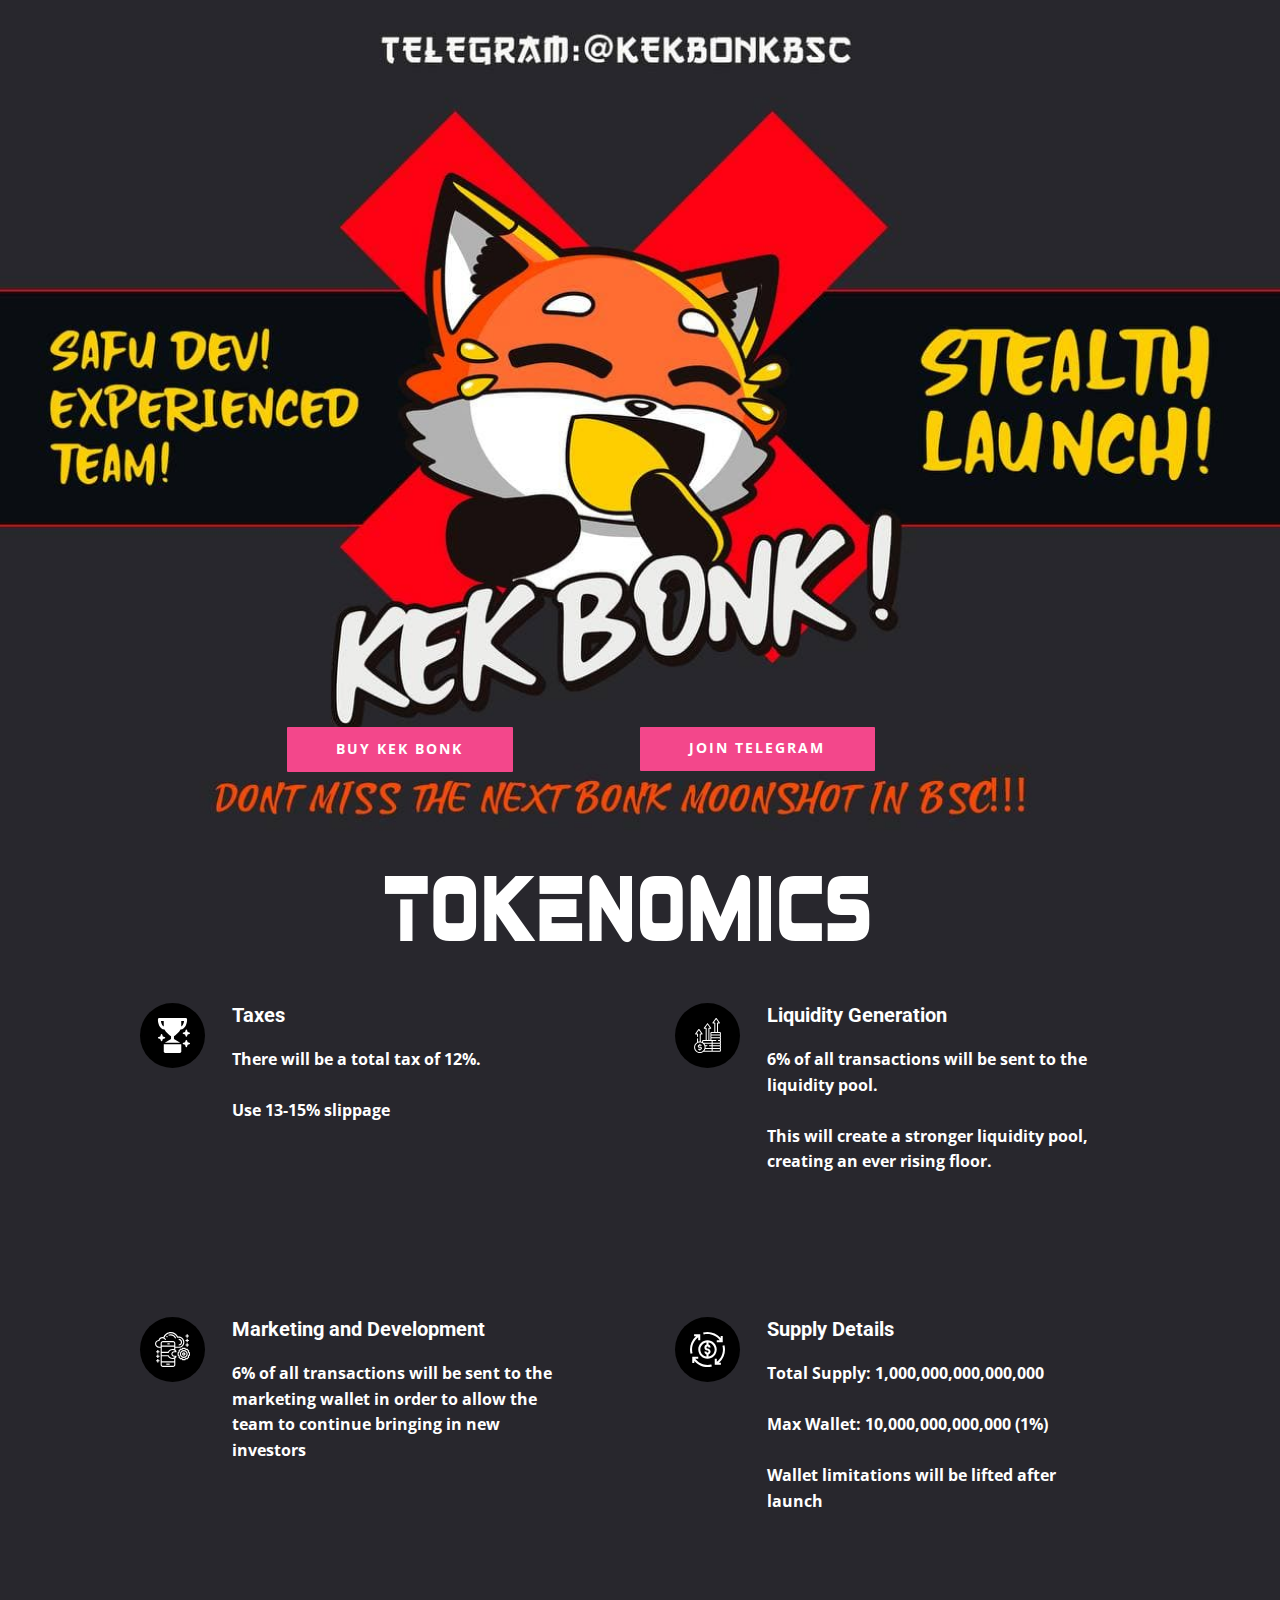
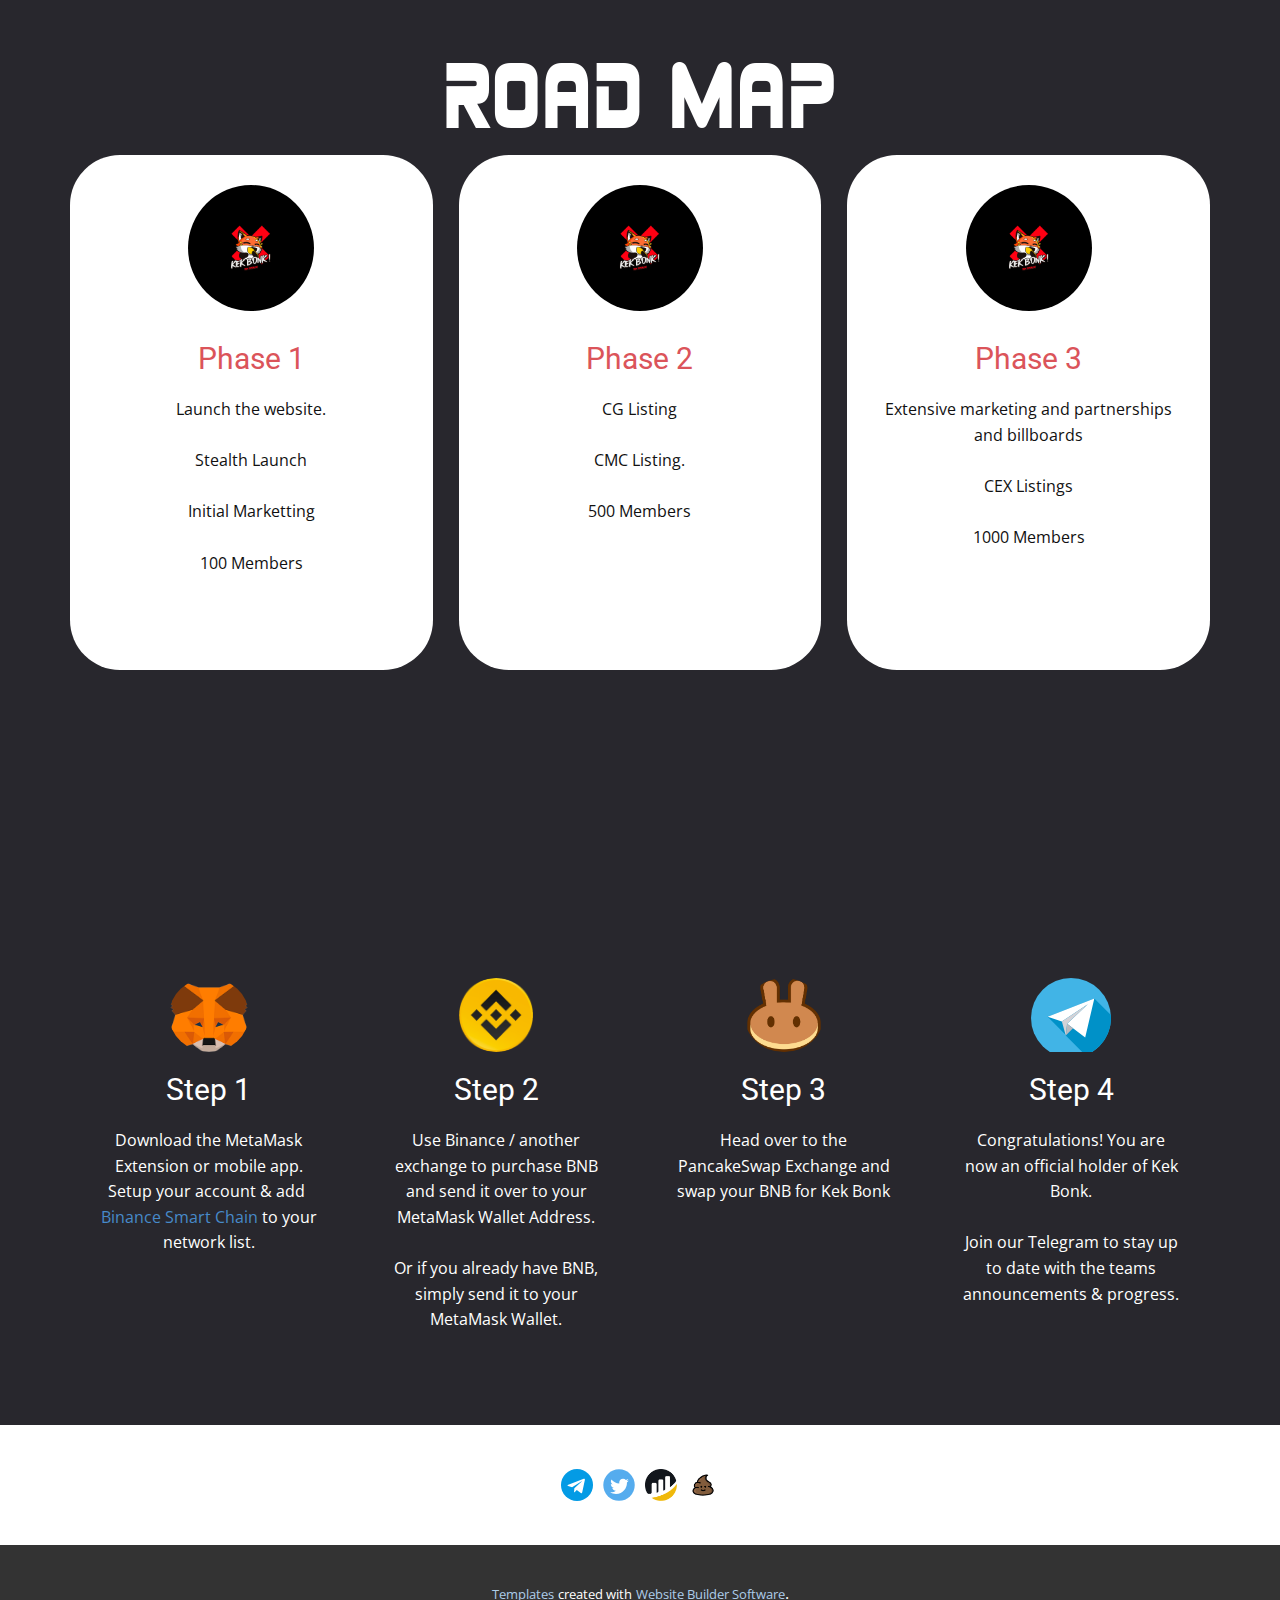
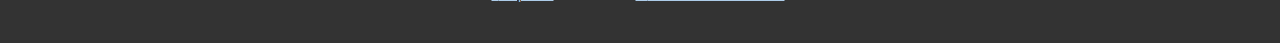
==== index.html @ ea421d82 "1" ====
<!DOCTYPE html>
<html style="font-size: 16px;">
  <head>
    <meta name="viewport" content="width=device-width, initial-scale=1.0">
    <meta charset="utf-8">
    <meta name="keywords" content="">
    <meta name="description" content="">
    <meta name="page_type" content="np-template-header-footer-from-plugin">
    <title>Home</title>
    <link rel="stylesheet" href="nicepage.css" media="screen">
<link rel="stylesheet" href="Home.css" media="screen">
    <script class="u-script" type="text/javascript" src="jquery.js" defer=""></script>
    <script class="u-script" type="text/javascript" src="nicepage.js" defer=""></script>
    <meta name="generator" content="Nicepage 4.0.3, nicepage.com">
    <link id="u-theme-google-font" rel="stylesheet" href="https://fonts.googleapis.com/css?family=Roboto:100,100i,300,300i,400,400i,500,500i,700,700i,900,900i|Open+Sans:300,300i,400,400i,600,600i,700,700i,800,800i">
    
    
    
    
    
    <script type="application/ld+json">{
		"@context": "http://schema.org",
		"@type": "Organization",
		"name": "",
		"sameAs": [
				"https://t.me/kekbonkbsc",
				"https://twitter.com",
				"https://bscscan.com",
				"https://poocoin.app"
		]
}</script>
    <meta name="theme-color" content="#478ac9">
    <meta name="twitter:site" content="@">
    <meta name="twitter:card" content="summary_large_image">
    <meta name="twitter:title" content="Home">
    <meta name="twitter:description" content="">
    <meta property="og:title" content="Home">
    <meta property="og:type" content="website">
  </head>
  <body data-home-page="Home.html" data-home-page-title="Home" class="u-body u-overlap"><header class="u-clearfix u-header u-header" id="sec-b369"><div class="u-clearfix u-sheet u-sheet-1"></div></header>
    <section class="u-clearfix u-image u-section-1" id="sec-c576" data-image-width="1280" data-image-height="828">
      <div class="u-clearfix u-sheet u-sheet-1">
        <a href="https://t.me/kekbonkbsc" class="u-border-none u-btn u-btn-round u-button-style u-custom-color-4 u-hover-custom-color-4 u-radius-1 u-text-body-alt-color u-btn-1" target="_blank">Join Telegram</a>
        <a href="https://pancakeswap.finance" class="u-border-none u-btn u-btn-round u-button-style u-custom-color-4 u-hover-custom-color-4 u-radius-1 u-text-body-alt-color u-btn-2" target="_blank">Buy Kek bonk</a>
      </div>
    </section>
    <section class="u-clearfix u-custom-color-5 u-section-2" id="sec-df22">
      <div class="u-align-left u-clearfix u-sheet u-sheet-1">
        <img class="u-image u-image-default u-image-1" src="images/21eb059eea37d0a924bd3a0679c55e121.png" alt="" data-image-width="486" data-image-height="69">
        <div class="u-expanded-width-lg u-expanded-width-md u-expanded-width-sm u-expanded-width-xs u-list u-list-1">
          <div class="u-repeater u-repeater-1">
            <div class="u-container-style u-list-item u-repeater-item">
              <div class="u-container-layout u-similar-container u-valign-bottom u-container-layout-1"><span class="u-black u-icon u-icon-circle u-spacing-15 u-icon-1"><svg class="u-svg-link" preserveAspectRatio="xMidYMin slice" viewBox="0 0 192 192" style=""><use xmlns:xlink="http://www.w3.org/1999/xlink" xlink:href="#svg-d161"></use></svg><svg class="u-svg-content" viewBox="0 0 192 192" id="svg-d161"><g id="_14-trophy"><g id="glyph"><path d="M51.977,63.768C60.283,80.763,79.42,94.745,88,100.4v15.147L53.914,136h84.432L104,115.392V100.4c8.58-5.657,27.717-19.639,36.023-36.634C168.343,60.788,176,26.518,176,8a8,8,0,0,0-8-8H24a8,8,0,0,0-8,8C16,26.518,23.657,60.788,51.977,63.768ZM144,46.192V16h15.382C158.169,25.581,154.58,40.969,144,46.192ZM48,16V46.192C37.419,40.969,33.83,25.577,32.618,16Z"></path><path d="M188,136a12.013,12.013,0,0,1-12-12,4,4,0,0,0-8,0,12.013,12.013,0,0,1-12,12,4,4,0,0,0,0,8,12.013,12.013,0,0,1,12,12,4,4,0,0,0,8,0,12.013,12.013,0,0,1,12-12,4,4,0,0,0,0-8Z"></path><path d="M172,63.087a4,4,0,0,0-4,4,12.013,12.013,0,0,1-12,12,4,4,0,0,0,0,8,12.013,12.013,0,0,1,12,12,4,4,0,0,0,8,0,12.013,12.013,0,0,1,12-12,4,4,0,0,0,0-8,12.013,12.013,0,0,1-12-12A4,4,0,0,0,172,63.087Z"></path><path d="M56,108a4,4,0,0,0-4-4A12.013,12.013,0,0,1,40,92a4,4,0,0,0-8,0,12.013,12.013,0,0,1-12,12,4,4,0,0,0,0,8,12.013,12.013,0,0,1,12,12,4,4,0,0,0,8,0,12.013,12.013,0,0,1,12-12A4,4,0,0,0,56,108Z"></path><path d="M48.13,184a8,8,0,0,0,8,8h80a8,8,0,0,0,8-8V144h-96Z"></path>
</g>
</g></svg>
            
            
          </span>
                <div class="u-container-style u-group u-group-1">
                  <div class="u-container-layout u-valign-top u-container-layout-2">
                    <h5 class="u-text u-text-1">Taxes</h5>
                    <p class="u-text u-text-2">There will be a total tax of 12%.<br>
                      <br>Use 13-15% slippage
                    </p>
                  </div>
                </div>
              </div>
            </div>
            <div class="u-container-style u-list-item u-repeater-item">
              <div class="u-container-layout u-similar-container u-valign-bottom u-container-layout-3"><span class="u-black u-icon u-icon-circle u-spacing-15 u-icon-2"><svg class="u-svg-link" preserveAspectRatio="xMidYMin slice" viewBox="0 0 512 512" style=""><use xmlns:xlink="http://www.w3.org/1999/xlink" xlink:href="#svg-6cd1"></use></svg><svg class="u-svg-content" viewBox="0 0 512 512" id="svg-6cd1"><g><g><path d="m452.369 221.649c0-10.233-8.325-18.559-18.559-18.559h-23.773v-122.5h16.459c3.794 0 7.224-2.099 8.95-5.478s1.417-7.388-.807-10.462l-43.744-60.492c-1.876-2.592-4.905-4.146-8.104-4.158-3.159.007-6.239 1.52-8.134 4.095l-44.503 60.488c-2.26 3.07-2.595 7.091-.875 10.492 1.72 3.402 5.156 5.516 8.969 5.516h17.257v122.5h-38.914c-10.233 0-18.559 8.325-18.559 18.559v17.22c0 4.146 1.383 7.966 3.69 11.059-2.306 3.093-3.69 6.913-3.69 11.059v17.219c0 4.146 1.383 7.966 3.69 11.059-2.306 3.093-3.69 6.913-3.69 11.059v17.22c0 1.219.133 2.406.361 3.559h-14.73v-162.117h16.459c3.794 0 7.224-2.099 8.95-5.478s1.417-7.388-.807-10.462l-43.742-60.49c-1.874-2.593-4.903-4.148-8.103-4.161-.014 0-.027 0-.041 0-3.184 0-6.208 1.528-8.096 4.095l-44.503 60.488c-2.26 3.07-2.595 7.091-.875 10.492 1.72 3.402 5.157 5.516 8.969 5.516h17.256v162.113h-33.455c-10.233 0-18.559 8.325-18.559 18.558v10.124c-6.263-2.669-12.903-4.622-19.829-5.711v-101.284h16.459c3.794 0 7.223-2.099 8.949-5.477 1.727-3.379 1.418-7.388-.805-10.463l-43.741-60.487c-1.874-2.593-4.902-4.149-8.101-4.163-3.205-.015-6.242 1.516-8.14 4.094l-44.504 60.49c-2.259 3.07-2.593 7.091-.873 10.492 1.721 3.4 5.157 5.514 8.969 5.514h17.256v26.213c0 4.143 3.358 7.5 7.5 7.5s7.5-3.357 7.5-7.5v-31.162c0-5.542-4.509-10.051-10.05-10.051h-12.415l34.683-47.141 34.09 47.141h-11.722c-5.542 0-10.05 4.509-10.05 10.051v105.245c-8.547.182-16.783 1.634-24.531 4.185v-43.268c0-4.143-3.358-7.5-7.5-7.5s-7.5 3.357-7.5 7.5v49.891c-25.715 14.5-43.129 42.061-43.129 73.627 0 46.583 37.898 84.481 84.481 84.481 19.939 0 38.273-6.959 52.739-18.555h236.958c10.233 0 18.559-8.325 18.559-18.559v-17.22c0-4.146-1.383-7.965-3.69-11.058 2.306-3.093 3.69-6.912 3.69-11.058v-17.22c0-4.146-1.383-7.966-3.69-11.059 2.306-3.093 3.69-6.913 3.69-11.059v-17.219c0-4.146-1.383-7.966-3.69-11.059 2.306-3.093 3.69-6.913 3.69-11.059v-17.22c0-4.146-1.383-7.965-3.689-11.058 2.306-3.093 3.689-6.912 3.689-11.058v-17.22c0-4.146-1.383-7.966-3.69-11.059 2.306-3.093 3.69-6.913 3.69-11.059v-17.219c0-4.146-1.383-7.966-3.69-11.059 2.306-3.093 3.69-6.913 3.69-11.059zm-104.333-156.058 34.683-47.142 34.09 47.142h-11.722c-5.541 0-10.05 4.509-10.05 10.05v127.45h-24.531v-127.45c0-5.541-4.509-10.05-10.051-10.05zm-126.373 78.396 34.683-47.142 34.089 47.142h-11.721c-5.542 0-10.051 4.509-10.051 10.05v167.063h-24.531v-167.063c0-5.541-4.509-10.05-10.05-10.05zm-77.55 353.013c-38.312 0-69.481-31.169-69.481-69.481s31.169-69.481 69.481-69.481 69.481 31.169 69.481 69.481-31.169 69.481-69.481 69.481zm172.343-22.113c0 1.962-1.597 3.559-3.559 3.559h-101.433c5.521-7.283 9.875-15.489 12.818-24.336h88.615c1.962 0 3.559 1.596 3.559 3.558zm0-78.673c0 1.962-1.597 3.559-3.559 3.559h-28.897c-4.143 0-7.5 3.357-7.5 7.5s3.357 7.5 7.5 7.5h28.897c1.962 0 3.559 1.597 3.559 3.559v17.22c0 1.962-1.597 3.559-3.559 3.559h-85.118c.523-3.792.815-7.657.815-11.591 0-4.334-.345-8.586-.978-12.746h21.384c4.142 0 7.5-3.357 7.5-7.5s-3.358-7.5-7.5-7.5h-25.107c-3.096-8.874-7.62-17.083-13.317-24.336h102.321c1.962 0 3.559 1.597 3.559 3.559zm0-39.336c0 1.962-1.597 3.559-3.559 3.559h-117.219c-.118 0-.229-.024-.344-.035-.963-.737-1.942-1.452-2.937-2.148-.178-.424-.278-.888-.278-1.376v-17.22c0-1.962 1.596-3.558 3.559-3.558h117.219c1.962 0 3.559 1.596 3.559 3.558zm120.913 118.009c0 1.962-1.597 3.559-3.559 3.559h-102.705c.225-1.153.351-2.341.351-3.559v-17.22c0-1.219-.133-2.405-.36-3.558h102.714c1.962 0 3.559 1.596 3.559 3.558zm0-39.336c0 1.962-1.597 3.559-3.559 3.559h-102.715c.228-1.153.361-2.339.361-3.559v-17.22c0-1.219-.133-2.406-.361-3.559h102.715c1.962 0 3.559 1.597 3.559 3.559zm0-39.337c0 1.962-1.597 3.559-3.559 3.559h-102.715c.228-1.153.361-2.339.361-3.559v-17.219c0-1.219-.133-2.406-.361-3.559h102.715c1.962 0 3.559 1.597 3.559 3.559zm0-78.672c0 1.96-1.593 3.554-3.552 3.558-.002 0-.004 0-.006 0h-18.811c-4.143 0-7.5 3.357-7.5 7.5s3.357 7.5 7.5 7.5h18.791c.006 0 .013.001.019.001h.006c1.959.004 3.552 1.598 3.552 3.558v17.22c0 1.962-1.597 3.559-3.559 3.559h-102.714c.228-1.153.361-2.339.361-3.559v-17.22c0-1.218-.126-2.406-.351-3.559h48.895c4.143 0 7.5-3.357 7.5-7.5s-3.357-7.5-7.5-7.5h-63.408c-.002 0-.004 0-.006 0-1.959-.004-3.552-1.598-3.552-3.558v-17.22c0-1.962 1.597-3.559 3.559-3.559h117.217c1.962 0 3.559 1.597 3.559 3.559zm0-39.337c0 1.962-1.597 3.559-3.559 3.559h-117.218c-1.962 0-3.559-1.597-3.559-3.559v-17.219c0-1.962 1.597-3.559 3.559-3.559h117.218c1.962 0 3.559 1.597 3.559 3.559zm0-39.336c0 1.962-1.597 3.559-3.559 3.559h-117.218c-1.962 0-3.559-1.597-3.559-3.559v-17.22c0-1.962 1.597-3.559 3.559-3.559h117.218c1.962 0 3.559 1.597 3.559 3.559z"></path><path d="m152.355 420.019h-16.485c-4.088 0-7.415-3.326-7.415-7.415 0-4.088 3.326-7.414 7.415-7.414h29.044c4.142 0 7.5-3.357 7.5-7.5s-3.358-7.5-7.5-7.5h-13.302v-7.807c0-4.143-3.358-7.5-7.5-7.5s-7.5 3.357-7.5 7.5v7.807h-.742c-12.359 0-22.415 10.055-22.415 22.414s10.055 22.415 22.415 22.415h16.484c4.088 0 7.415 3.326 7.415 7.414 0 4.089-3.326 7.415-7.415 7.415h-29.043c-4.142 0-7.5 3.357-7.5 7.5s3.358 7.5 7.5 7.5h13.301v7.807c0 4.143 3.358 7.5 7.5 7.5s7.5-3.357 7.5-7.5v-7.807h.742c12.359 0 22.415-10.056 22.415-22.415s-10.055-22.414-22.414-22.414z"></path>
</g>
</g></svg>
            
            
          </span>
                <div class="u-container-style u-group u-video-cover u-group-2">
                  <div class="u-container-layout u-valign-top u-container-layout-4">
                    <h5 class="u-text u-text-default u-text-3">Liquidity Generation</h5>
                    <p class="u-text u-text-default u-text-4"> 6% of all transactions will be sent to the liquidity pool.&nbsp;<br>
                      <br>This will create a stronger liquidity pool, creating an ever rising floor.
                    </p>
                  </div>
                </div>
              </div>
            </div>
            <div class="u-container-style u-list-item u-repeater-item">
              <div class="u-container-layout u-similar-container u-valign-bottom u-container-layout-5"><span class="u-black u-icon u-icon-circle u-spacing-15 u-icon-3"><svg class="u-svg-link" preserveAspectRatio="xMidYMin slice" viewBox="0 0 62 62" style=""><use xmlns:xlink="http://www.w3.org/1999/xlink" xlink:href="#svg-d40c"></use></svg><svg class="u-svg-content" viewBox="0 0 62 62" id="svg-d40c"><g><path d="m22 20h4v2h-4z"></path><path d="m20 56h6v2h-6z"></path><path d="m61.073 35.97c-.376-.125-.681-.412-.844-.809-.154-.372-.141-.789.036-1.142l.438-.874-3.849-3.849-.873.438c-.354.177-.771.189-1.164.026-.375-.153-.661-.458-.787-.834l-.309-.926h-5.441l-.309.927c-.125.376-.412.681-.809.844-.373.153-.789.141-1.142-.036l-.874-.438-3.849 3.849.438.873c.177.354.19.77.026 1.164-.153.375-.458.661-.834.787l-.927.309v5.441l.927.309c.376.125.681.412.844.809.154.372.141.789-.036 1.142l-.438.874 3.849 3.849.873-.438c.354-.178.771-.19 1.164-.026.375.153.661.458.787.834l.309.927h5.441l.309-.927c.125-.376.412-.681.809-.844.371-.155.788-.142 1.142.036l.874.438 3.849-3.849-.438-.873c-.177-.354-.19-.77-.027-1.164.154-.375.458-.662.835-.787l.927-.309v-5.441zm-1.073 4.345c-.723.362-1.299.98-1.619 1.759-.314.759-.342 1.596-.087 2.36l-1.86 1.86c-.764-.253-1.603-.225-2.377.094-.764.313-1.379.888-1.742 1.612h-2.63c-.363-.724-.98-1.299-1.759-1.619-.759-.315-1.598-.342-2.36-.087l-1.86-1.86c.254-.764.226-1.604-.094-2.378-.314-.764-.889-1.379-1.612-1.741v-2.63c.724-.363 1.299-.98 1.619-1.759.314-.759.342-1.596.087-2.36l1.86-1.86c.765.254 1.604.226 2.377-.094.764-.313 1.379-.888 1.742-1.612h2.63c.363.724.98 1.299 1.759 1.619.758.314 1.597.341 2.36.087l1.86 1.86c-.254.764-.226 1.604.094 2.377.313.764.888 1.379 1.612 1.742z"></path><path d="m51 32c-3.86 0-7 3.14-7 7s3.14 7 7 7 7-3.14 7-7-3.14-7-7-7zm0 12c-2.757 0-5-2.243-5-5s2.243-5 5-5 5 2.243 5 5-2.243 5-5 5z"></path><path d="m51 36c-1.654 0-3 1.346-3 3s1.346 3 3 3 3-1.346 3-3-1.346-3-3-3zm0 4c-.551 0-1-.449-1-1s.449-1 1-1 1 .449 1 1-.449 1-1 1z"></path><path d="m34 42c-1.654 0-3-1.346-3-3s1.346-3 3-3h4v-2.659l-.249-.283c-.518-.589-1.112-1.092-1.75-1.521v-3.537h6c5.514 0 10-4.486 10-10s-4.487-10-10.001-10c-.436 0-.876.03-1.317.089-2.295-4.941-7.187-8.089-12.683-8.089-5.922 0-11.194 3.76-13.173 9.261-.588-.16-1.198-.261-1.827-.261-3.157 0-5.865 2.075-6.722 5.037-3.522.362-6.278 3.347-6.278 6.963 0 3.86 3.14 7 7 7h3v30c0 2.206 1.794 4 4 4h18c2.206 0 4-1.794 4-4v-11.537c.639-.429 1.234-.932 1.752-1.522l.25-.284-.003-2.657zm0-8c-2.757 0-5 2.243-5 5s2.243 5 5 5h1.89c-1.303 1.277-3.057 2-4.89 2-2.863 0-5.409-1.717-6.486-4.375l-.253-.625h-12.261v-4h12.261l.253-.625c1.077-2.658 3.623-4.375 6.486-4.375 1.833 0 3.587.723 4.89 2zm0-10h-22v-4c0-1.103.897-2 2-2h18c1.103 0 2 .897 2 2zm-3 6c-3.453 0-6.546 1.941-8.06 5h-10.94v-9h22v4.526c-.955-.34-1.966-.526-3-.526zm-24-4c-2.757 0-5-2.243-5-5s2.243-5 5.065-5l.861.015.143-.85c.405-2.413 2.478-4.165 4.931-4.165 2.116 0 4.011 1.339 4.716 3.333l1.886-.666c-.544-1.539-1.604-2.783-2.933-3.604 1.66-4.782 6.21-8.063 11.331-8.063 4.944 0 9.32 2.975 11.148 7.58l.313.789.83-.181c.571-.125 1.146-.188 1.709-.188 4.411 0 8 3.589 8 8s-3.589 8-8 8h-6v-6c0-2.206-1.794-4-4-4h-18c-2.206 0-4 1.794-4 4v6zm25 34h-18c-1.103 0-2-.897-2-2v-4h22v4c0 1.103-.897 2-2 2zm2-8h-22v-9h10.94c1.514 3.059 4.607 5 8.06 5 1.034 0 2.045-.186 3-.525z"></path><path d="m28 6c3.386 0 6.417 2.143 7.545 5.333l1.886-.666c-1.41-3.988-5.2-6.667-9.431-6.667-1.56 0-3.056.35-4.445 1.04l.89 1.791c1.11-.551 2.306-.831 3.555-.831z"></path><path d="m22.667 8.038-1.333-1.491c-.626.561-1.181 1.199-1.649 1.897l1.662 1.112c.374-.559.818-1.07 1.32-1.518z"></path><path d="m48 18c0-3.309-2.691-6-6-6v2c2.206 0 4 1.794 4 4s-1.794 4-4 4v2c3.309 0 6-2.691 6-6z"></path><path d="m6 32h-2v2h-2v2h2v2h2v-2h2v-2h-2z"></path><path d="m6 40h-2v2h-2v2h2v2h2v-2h2v-2h-2z"></path><path d="m6 48h-2v2h-2v2h2v2h2v-2h2v-2h-2z"></path><path d="m56 10h2v-2h2v-2h-2v-2h-2v2h-2v2h2z"></path><path d="m56 18h2v-2h2v-2h-2v-2h-2v2h-2v2h2z"></path><path d="m56 26h2v-2h2v-2h-2v-2h-2v2h-2v2h2z"></path>
</g></svg>
            
            
          </span>
                <div class="u-container-style u-group u-video-cover u-group-3">
                  <div class="u-container-layout u-valign-top u-container-layout-6">
                    <h5 class="u-text u-text-default u-text-5">Marketing and Development</h5>
                    <p class="u-text u-text-default u-text-6"> 6% of all transactions will be sent to the marketing wallet in order to allow the team to continue bringing in new investors</p>
                  </div>
                </div>
              </div>
            </div>
            <div class="u-container-style u-list-item u-repeater-item">
              <div class="u-container-layout u-similar-container u-valign-bottom u-container-layout-7"><span class="u-black u-icon u-icon-circle u-spacing-15 u-icon-4"><svg class="u-svg-link" preserveAspectRatio="xMidYMin slice" viewBox="0 0 512 512" style=""><use xmlns:xlink="http://www.w3.org/1999/xlink" xlink:href="#svg-6df5"></use></svg><svg class="u-svg-content" viewBox="0 0 512 512" id="svg-6df5"><g><path d="m256 30c71.02 0 137.796 33.915 179.999 90h-44.411v30h87.271v-90h-30v28.202c-50.151-57.927-120.992-88.202-192.859-88.202-21.581 0-43.025 2.703-63.739 8.035l7.478 29.053c18.272-4.703 37.201-7.088 56.261-7.088z"></path><path d="m256 121c-74.439 0-135 60.561-135 135s60.561 135 135 135 135-60.561 135-135-60.561-135-135-135zm-105 135c0-52.805 39.184-96.623 90-103.924v31.45c-17.542 6.147-30.161 22.86-30.161 42.474 0 24.813 20.187 45 45 45 8.271 0 15 6.729 15 15s-6.729 15-15 15-15-6.729-15-15h-30c0 19.614 12.619 36.327 30.161 42.474v31.45c-50.816-7.301-90-51.119-90-103.924zm120 103.924v-31.559c17.375-6.237 29.839-22.87 29.839-42.365 0-24.813-20.187-45-45-45-8.271 0-15-6.729-15-15s6.729-15 15-15 15 6.729 15 15h30c0-19.495-12.464-36.128-29.839-42.365v-31.559c50.816 7.301 90 51.119 90 103.924s-39.184 96.623-90 103.924z"></path><path d="m512 256c0-21.582-2.703-43.027-8.035-63.739l-29.053 7.479c4.703 18.27 7.088 37.199 7.088 56.26 0 71.018-33.915 137.795-90 179.999v-44.528h-30v87.32h90v-30h-28.12c57.418-49.754 88.12-120.362 88.12-192.791z"></path><path d="m256 482c-71.023 0-137.796-33.914-179.999-90h44.47v-30h-87.43v90h30v-28.318c48.478 56.061 118.452 88.318 192.959 88.318 21.581 0 43.025-2.703 63.739-8.034l-7.479-29.053c-18.271 4.702-37.2 7.087-56.26 7.087z"></path><path d="m30 256c0-71.024 33.914-137.796 90-179.999v44.469h30v-87.444h-90v30h28.337c-56.086 48.49-88.337 118.478-88.337 192.974 0 21.581 2.703 43.026 8.035 63.739l29.053-7.478c-4.703-18.272-7.088-37.201-7.088-56.261z"></path>
</g></svg>
            
            
          </span>
                <div class="u-container-style u-group u-video-cover u-group-4">
                  <div class="u-container-layout u-valign-top u-container-layout-8">
                    <h5 class="u-text u-text-default u-text-7">Supply Details</h5>
                    <p class="u-text u-text-default u-text-8"> Total Supply: 1,000,000,000,000,000<br>
                      <br>Max Wallet: 10,000,000,000,000 (1%)<br>
                      <br>Wallet limitations will be lifted after launch
                    </p>
                  </div>
                </div>
              </div>
            </div>
          </div>
        </div>
      </div>
    </section>
    <section class="u-clearfix u-custom-color-5 u-section-3" id="sec-634d">
      <div class="u-align-left u-clearfix u-sheet u-sheet-1">
        <img class="u-image u-image-default u-image-1" src="images/c6d95a6e1e5172eb436df06c700edce61.png" alt="" data-image-width="388" data-image-height="67">
        <div class="u-expanded-width u-list u-list-1">
          <div class="u-repeater u-repeater-1">
            <div class="u-align-center u-container-style u-list-item u-radius-50 u-repeater-item u-shape-round u-white u-list-item-1">
              <div class="u-container-layout u-similar-container u-valign-top u-container-layout-1"><span class="u-black u-file-icon u-icon u-icon-circle u-spacing-31 u-icon-1"><img src="images/cuphead-inspired-logo-template-for-a-gaming-squad-2957e3.png" alt=""></span>
                <h3 class="u-align-center-lg u-align-center-md u-align-center-sm u-align-center-xl u-text u-text-palette-2-base u-text-1">Phase 1</h3>
                <p class="u-align-center-lg u-align-center-md u-align-center-sm u-align-center-xl u-text u-text-2"> Launch the website.<br>
                  <br>Stealth Launch<br>
                  <br>Initial Marketting<br>
                  <br>100 Members
                </p>
              </div>
            </div>
            <div class="u-align-center-xs u-container-style u-list-item u-radius-50 u-repeater-item u-shape-round u-white u-list-item-2">
              <div class="u-container-layout u-similar-container u-valign-top u-container-layout-2"><span class="u-black u-file-icon u-icon u-icon-circle u-spacing-31 u-icon-2"><img src="images/cuphead-inspired-logo-template-for-a-gaming-squad-2957e3.png" alt=""></span>
                <h3 class="u-align-center-lg u-align-center-md u-align-center-sm u-align-center-xl u-text u-text-palette-2-base u-text-3">Phase 2</h3>
                <p class="u-align-center-lg u-align-center-md u-align-center-sm u-align-center-xl u-text u-text-4">CG Listing<br>
                  <br>CMC Listing.<br>
                  <br>500 Members
                </p>
              </div>
            </div>
            <div class="u-align-center u-container-style u-list-item u-radius-50 u-repeater-item u-shape-round u-white u-list-item-3">
              <div class="u-container-layout u-similar-container u-valign-top u-container-layout-3"><span class="u-black u-file-icon u-icon u-icon-circle u-spacing-31 u-icon-3"><img src="images/cuphead-inspired-logo-template-for-a-gaming-squad-2957e3.png" alt=""></span>
                <h3 class="u-align-center-lg u-align-center-md u-align-center-sm u-align-center-xl u-text u-text-palette-2-base u-text-5">Phase 3<br>
                </h3>
                <p class="u-align-center-lg u-align-center-md u-align-center-sm u-align-center-xl u-text u-text-6"> Extensive marketing and partnerships and billboards<br>
                  <br>CEX Listings<br>
                  <br>1000 Members
                </p>
              </div>
            </div>
          </div>
        </div>
      </div>
    </section>
    <section class="u-align-center u-clearfix u-custom-color-5 u-section-4" id="sec-9af2">
      <div class="u-align-left u-clearfix u-sheet u-sheet-1">
        <div class="u-expanded-width u-list u-list-1">
          <div class="u-repeater u-repeater-1">
            <div class="u-container-style u-list-item u-repeater-item">
              <div class="u-container-layout u-similar-container u-container-layout-1"><span class="u-file-icon u-icon u-icon-circle u-text-palette-2-base u-icon-1"><img src="images/metamask.png" alt=""></span>
                <h3 class="u-align-center u-text u-text-default u-text-1">Step 1</h3>
                <p class="u-align-center u-text u-text-2"> Download the MetaMask Extension or mobile app.<br>Setup your account &amp; add&nbsp;<a href="https://academy.binance.com/en/articles/connecting-metamask-to-binance-smart-chain" target="_blank" class="u-active-none u-border-none u-btn u-button-style u-hover-none u-none u-text-palette-1-base u-btn-1">Binance Smart Chain</a>&nbsp;to&nbsp;your network list.
                </p>
              </div>
            </div>
            <div class="u-align-center u-container-style u-list-item u-repeater-item">
              <div class="u-container-layout u-similar-container u-container-layout-2"><span class="u-file-icon u-icon u-icon-circle u-icon-2"><img src="images/bsc.png" alt=""></span>
                <h3 class="u-align-center u-text u-text-default u-text-3">Step 2</h3>
                <p class="u-align-center u-text u-text-4"> Use Binance / another exchange to purchase BNB and send it over to your MetaMask Wallet Address.<br>
                  <br>Or if you already have BNB, simply send it to your MetaMask Wallet.
                </p>
              </div>
            </div>
            <div class="u-container-style u-list-item u-repeater-item">
              <div class="u-container-layout u-similar-container u-container-layout-3"><span class="u-file-icon u-icon u-icon-circle u-icon-3"><img src="images/pancakeswap-cake-logo.png" alt=""></span>
                <h3 class="u-align-center u-text u-text-default u-text-5">Step 3</h3>
                <p class="u-align-center u-text u-text-6">Head over to the PancakeSwap Exchange and swap your BNB for Kek Bonk</p>
              </div>
            </div>
            <div class="u-container-style u-list-item u-repeater-item">
              <div class="u-container-layout u-similar-container u-container-layout-4"><span class="u-icon u-icon-circle u-icon-4"><svg class="u-svg-link" preserveAspectRatio="xMidYMin slice" viewBox="0 0 512 512" style=""><use xmlns:xlink="http://www.w3.org/1999/xlink" xlink:href="#svg-d5c6"></use></svg><svg class="u-svg-content" viewBox="0 0 512 512" x="0px" y="0px" id="svg-d5c6" style="enable-background:new 0 0 512 512;"><circle style="fill:#41B4E6;" cx="255.997" cy="256" r="255.997"></circle><path style="fill:#0091C8;" d="M512,256.003c0-6.238-0.235-12.419-0.673-18.546L405.228,131.36L106.772,248.759l114.191,114.192  l1.498,5.392l1.939-1.955l0.008,0.008l-1.947,1.947L348.778,494.66C444.298,457.5,512,364.663,512,256.003z"></path><polygon style="fill:#FFFFFF;" points="231.138,293.3 346.829,380.647 405.228,131.36 106.771,248.759 197.588,278.84   363.331,167.664 "></polygon><polygon style="fill:#D2D2D7;" points="197.588,278.84 222.461,368.344 231.138,293.3 363.331,167.664 "></polygon><polygon style="fill:#B9B9BE;" points="268.738,321.688 222.461,368.344 231.138,293.3 "></polygon></svg>
            
            
          </span>
                <h3 class="u-align-center u-text u-text-default u-text-7">Step 4</h3>
                <p class="u-align-center u-text u-text-8"> Congratulations! You are now an official holder of Kek Bonk.<br>
                  <br>Join our Telegram to stay up to date with the teams announcements &amp; progress.
                </p>
              </div>
            </div>
          </div>
        </div>
      </div>
    </section>
    <style class="u-overlap-style">.u-overlap:not(.u-sticky-scroll) .u-header {
background-color: custom-color-3 !important
}</style>
    
    
    <footer class="u-clearfix u-footer u-white" id="sec-4179"><div class="u-clearfix u-sheet u-valign-middle u-sheet-1">
        <div class="u-align-left u-social-icons u-spacing-10 u-social-icons-1">
          <a class="u-social-url" title="Telegram" target="_blank" href="https://t.me/kekbonkbsc"><span class="u-icon u-social-facebook u-social-icon u-icon-1"><svg class="u-svg-link" preserveAspectRatio="xMidYMin slice" viewBox="0 0 24 24" style=""><use xmlns:xlink="http://www.w3.org/1999/xlink" xlink:href="#svg-7443"></use></svg><svg class="u-svg-content" viewBox="0 0 24 24" id="svg-7443"><circle cx="12" cy="12" fill="currentColor" r="12"></circle><path d="m5.491 11.74 11.57-4.461c.537-.194 1.006.131.832.943l.001-.001-1.97 9.281c-.146.658-.537.818-1.084.508l-3-2.211-1.447 1.394c-.16.16-.295.295-.605.295l.213-3.053 5.56-5.023c.242-.213-.054-.333-.373-.121l-6.871 4.326-2.962-.924c-.643-.204-.657-.643.136-.953z" fill="#fff"></path></svg></span>
          </a>
          <a class="u-social-url" title="twitter" target="_blank" href="https://twitter.com"><span class="u-icon u-social-icon u-social-twitter u-icon-2"><svg class="u-svg-link" preserveAspectRatio="xMidYMin slice" viewBox="0 0 112 112" style=""><use xmlns:xlink="http://www.w3.org/1999/xlink" xlink:href="#svg-03cf"></use></svg><svg class="u-svg-content" viewBox="0 0 112 112" x="0" y="0" id="svg-03cf"><circle fill="currentColor" class="st0" cx="56.1" cy="56.1" r="55"></circle><path fill="#FFFFFF" d="M83.8,47.3c0,0.6,0,1.2,0,1.7c0,17.7-13.5,38.2-38.2,38.2C38,87.2,31,85,25,81.2c1,0.1,2.1,0.2,3.2,0.2
            c6.3,0,12.1-2.1,16.7-5.7c-5.9-0.1-10.8-4-12.5-9.3c0.8,0.2,1.7,0.2,2.5,0.2c1.2,0,2.4-0.2,3.5-0.5c-6.1-1.2-10.8-6.7-10.8-13.1
            c0-0.1,0-0.1,0-0.2c1.8,1,3.9,1.6,6.1,1.7c-3.6-2.4-6-6.5-6-11.2c0-2.5,0.7-4.8,1.8-6.7c6.6,8.1,16.5,13.5,27.6,14
            c-0.2-1-0.3-2-0.3-3.1c0-7.4,6-13.4,13.4-13.4c3.9,0,7.3,1.6,9.8,4.2c3.1-0.6,5.9-1.7,8.5-3.3c-1,3.1-3.1,5.8-5.9,7.4
            c2.7-0.3,5.3-1,7.7-2.1C88.7,43,86.4,45.4,83.8,47.3z"></path></svg></span>
          </a>
          <a class="u-social-url" title="BSC Scan" target="_blank" href="https://bscscan.com"><span class="u-file-icon u-icon u-social-icon u-social-instagram u-icon-3"><img src="images/BscScan-logo-circle.png" alt=""></span>
          </a>
          <a class="u-social-url" title="Poocoin" target="_blank" href="https://poocoin.app"><span class="u-file-icon u-icon u-social-icon u-social-linkedin u-icon-4"><img src="images/1_3Qq-9DSAI1XT9udZwLH8zQ.png" alt=""></span>
          </a>
        </div>
      </div></footer>
    <section class="u-backlink u-clearfix u-grey-80">
      <a class="u-link" href="templates" target="_blank">
        <span>Templates</span>
      </a>
      <p class="u-text">
        <span>created with</span>
      </p>
      <a class="u-link" href="" target="_blank">
        <span>Website Builder Software</span>
      </a>. 
    </section>
  </body>
</html>
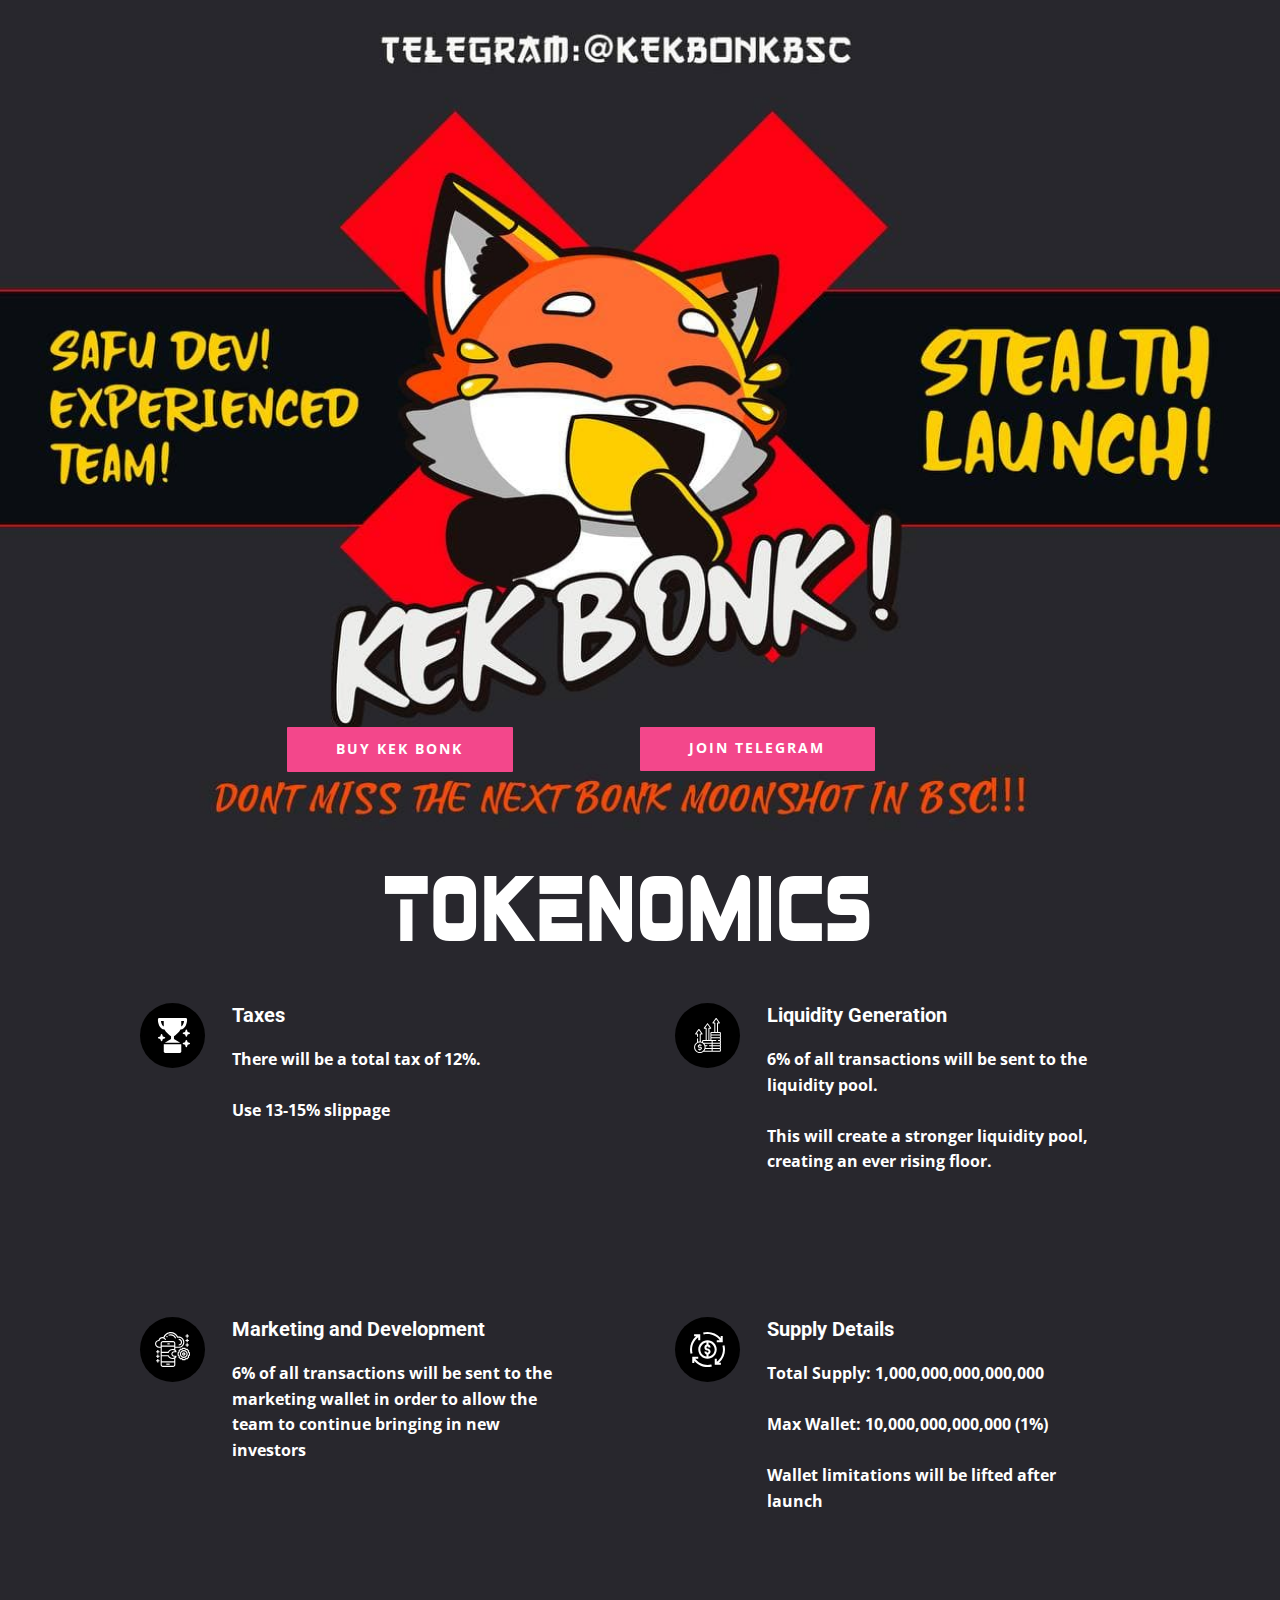
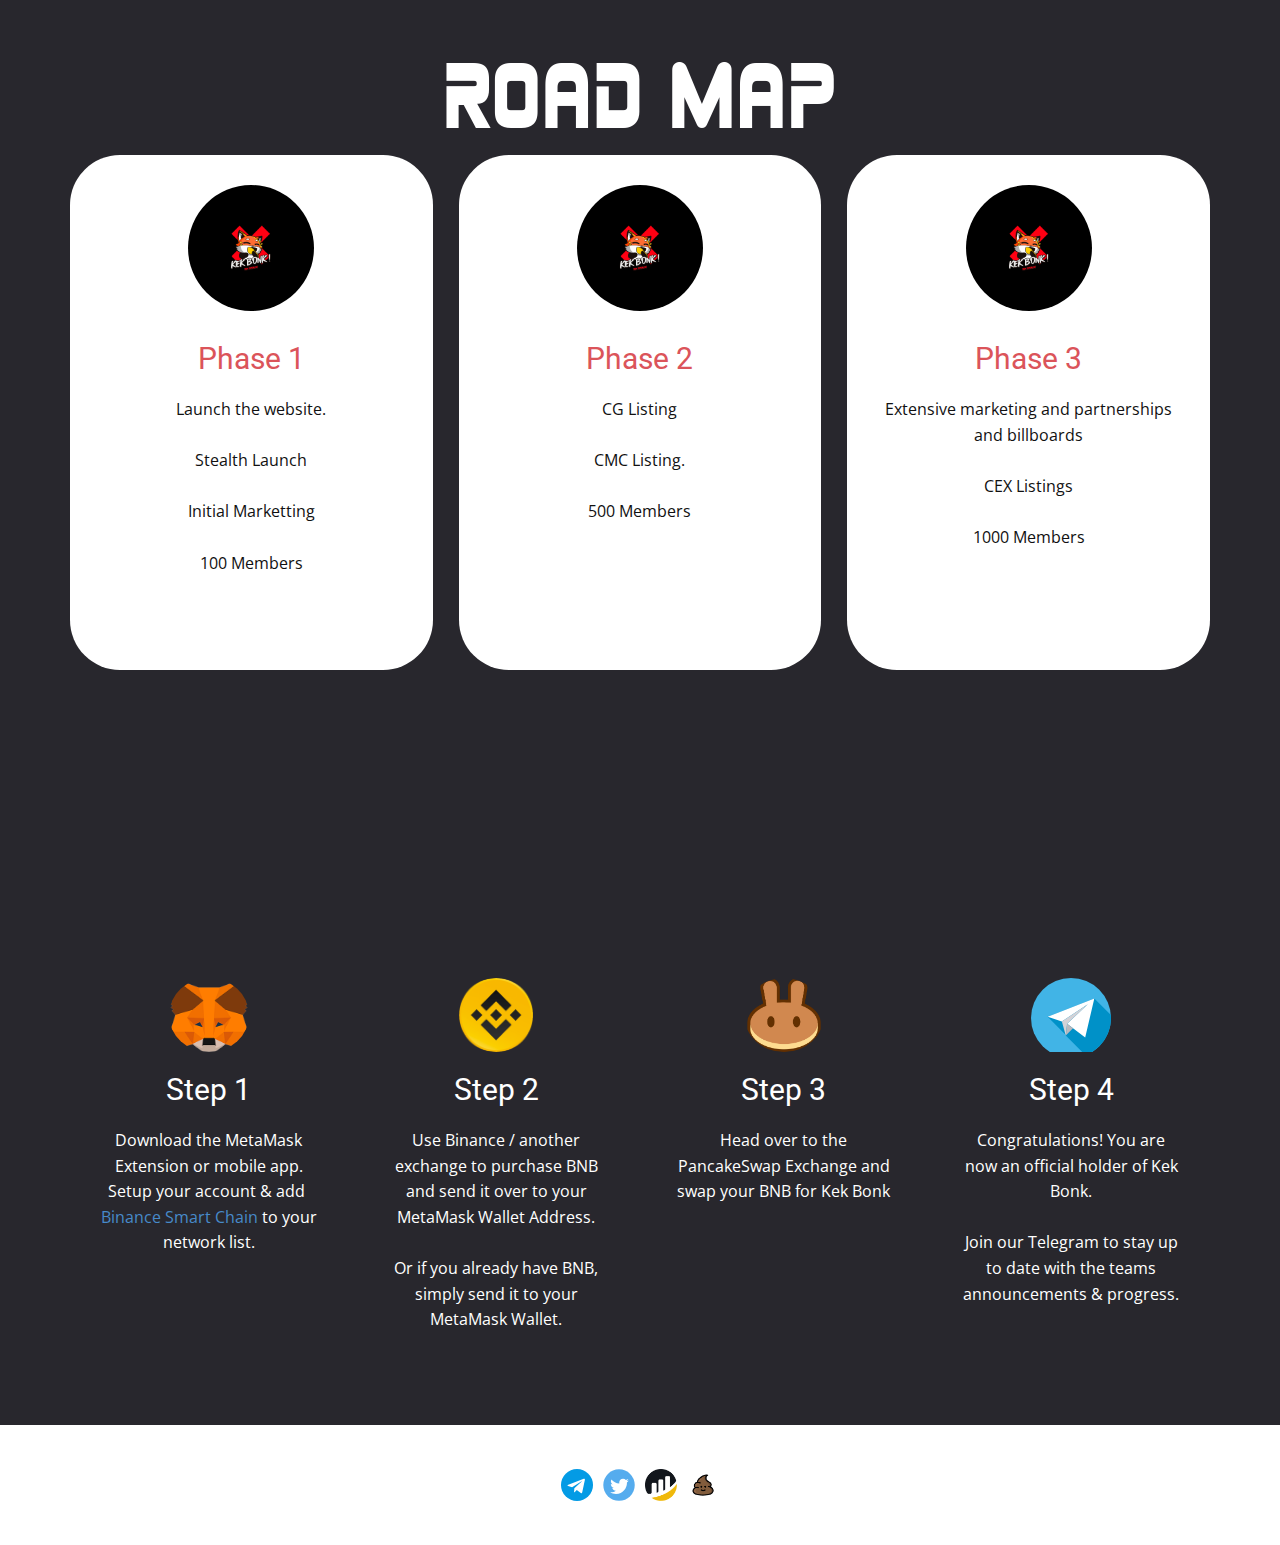
==== commit 7959d991: "Update index.html" ====
--- a/index.html
+++ b/index.html
@@ -215,18 +215,6 @@
           </a>
           <a class="u-social-url" title="Poocoin" target="_blank" href="https://poocoin.app"><span class="u-file-icon u-icon u-social-icon u-social-linkedin u-icon-4"><img src="images/1_3Qq-9DSAI1XT9udZwLH8zQ.png" alt=""></span>
           </a>
-        </div>
-      </div></footer>
-    <section class="u-backlink u-clearfix u-grey-80">
-      <a class="u-link" href="templates" target="_blank">
-        <span>Templates</span>
-      </a>
-      <p class="u-text">
-        <span>created with</span>
-      </p>
-      <a class="u-link" href="" target="_blank">
-        <span>Website Builder Software</span>
-      </a>. 
     </section>
   </body>
 </html>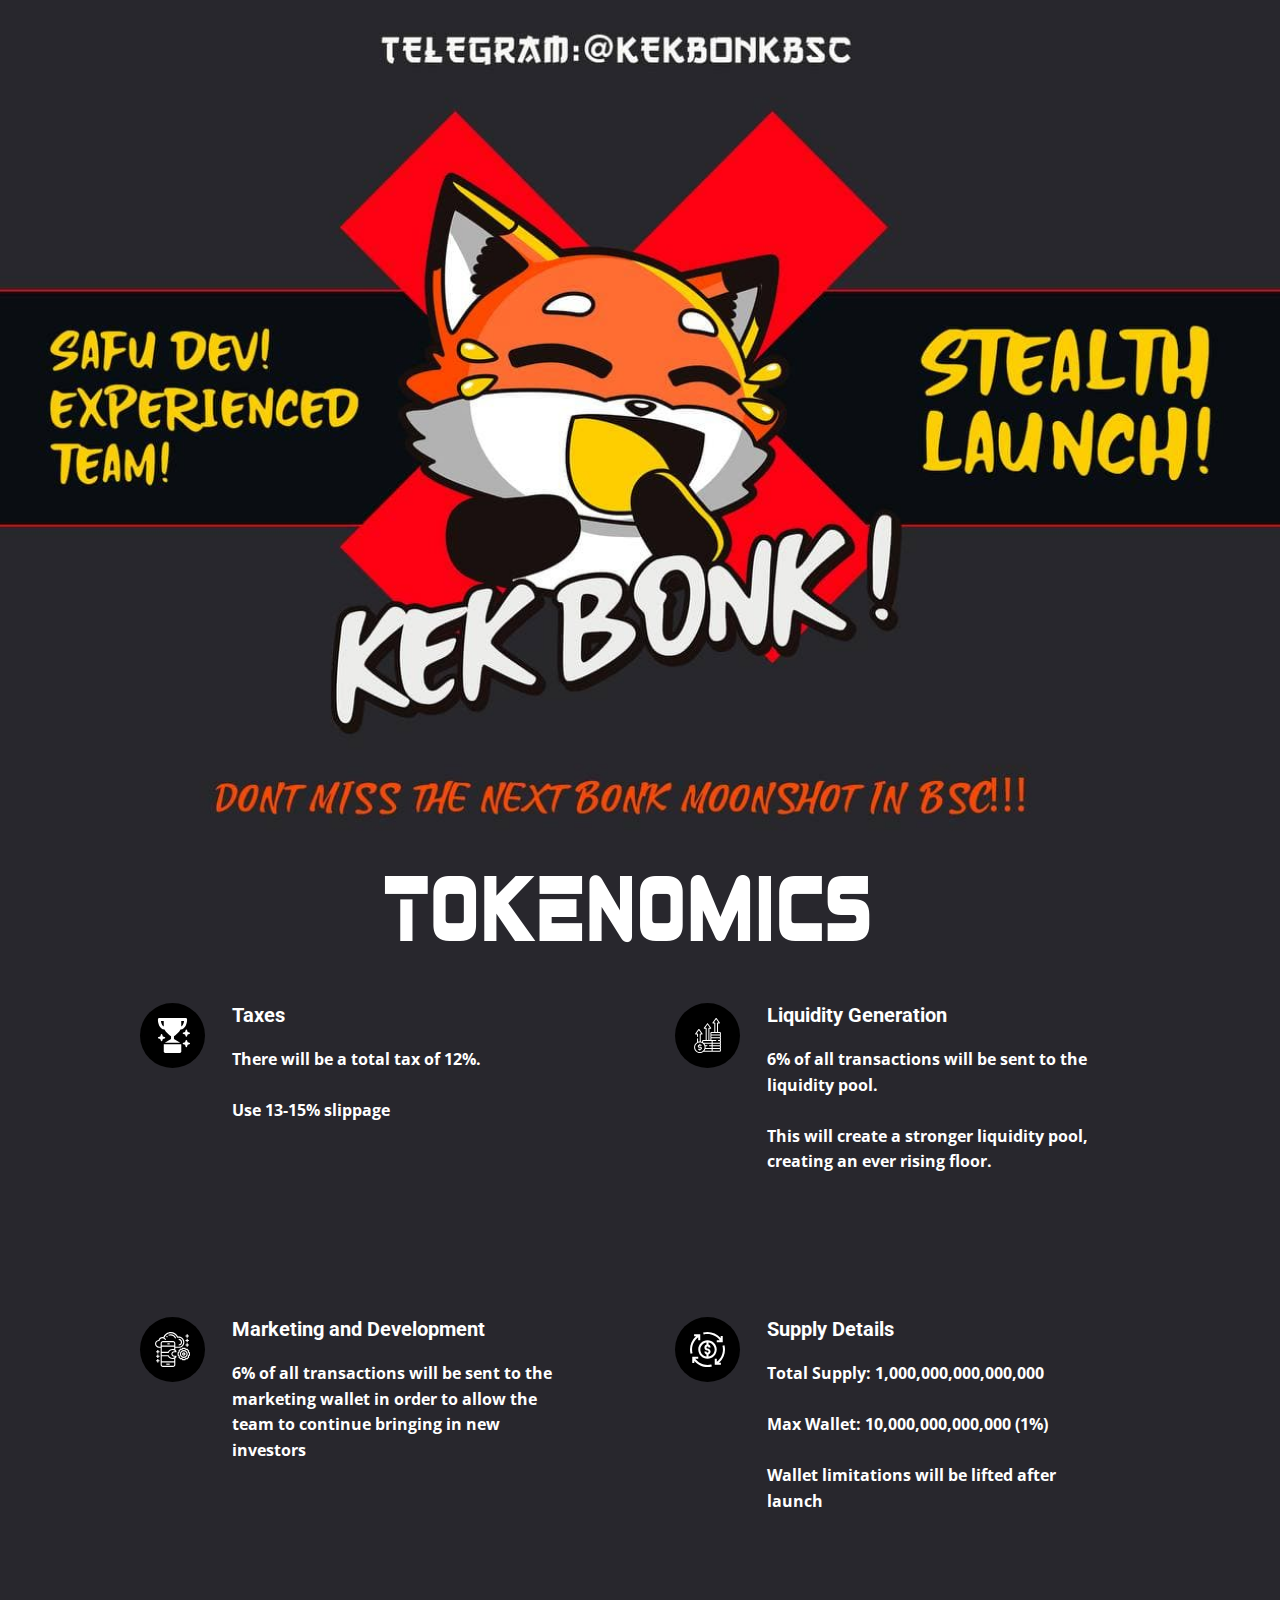
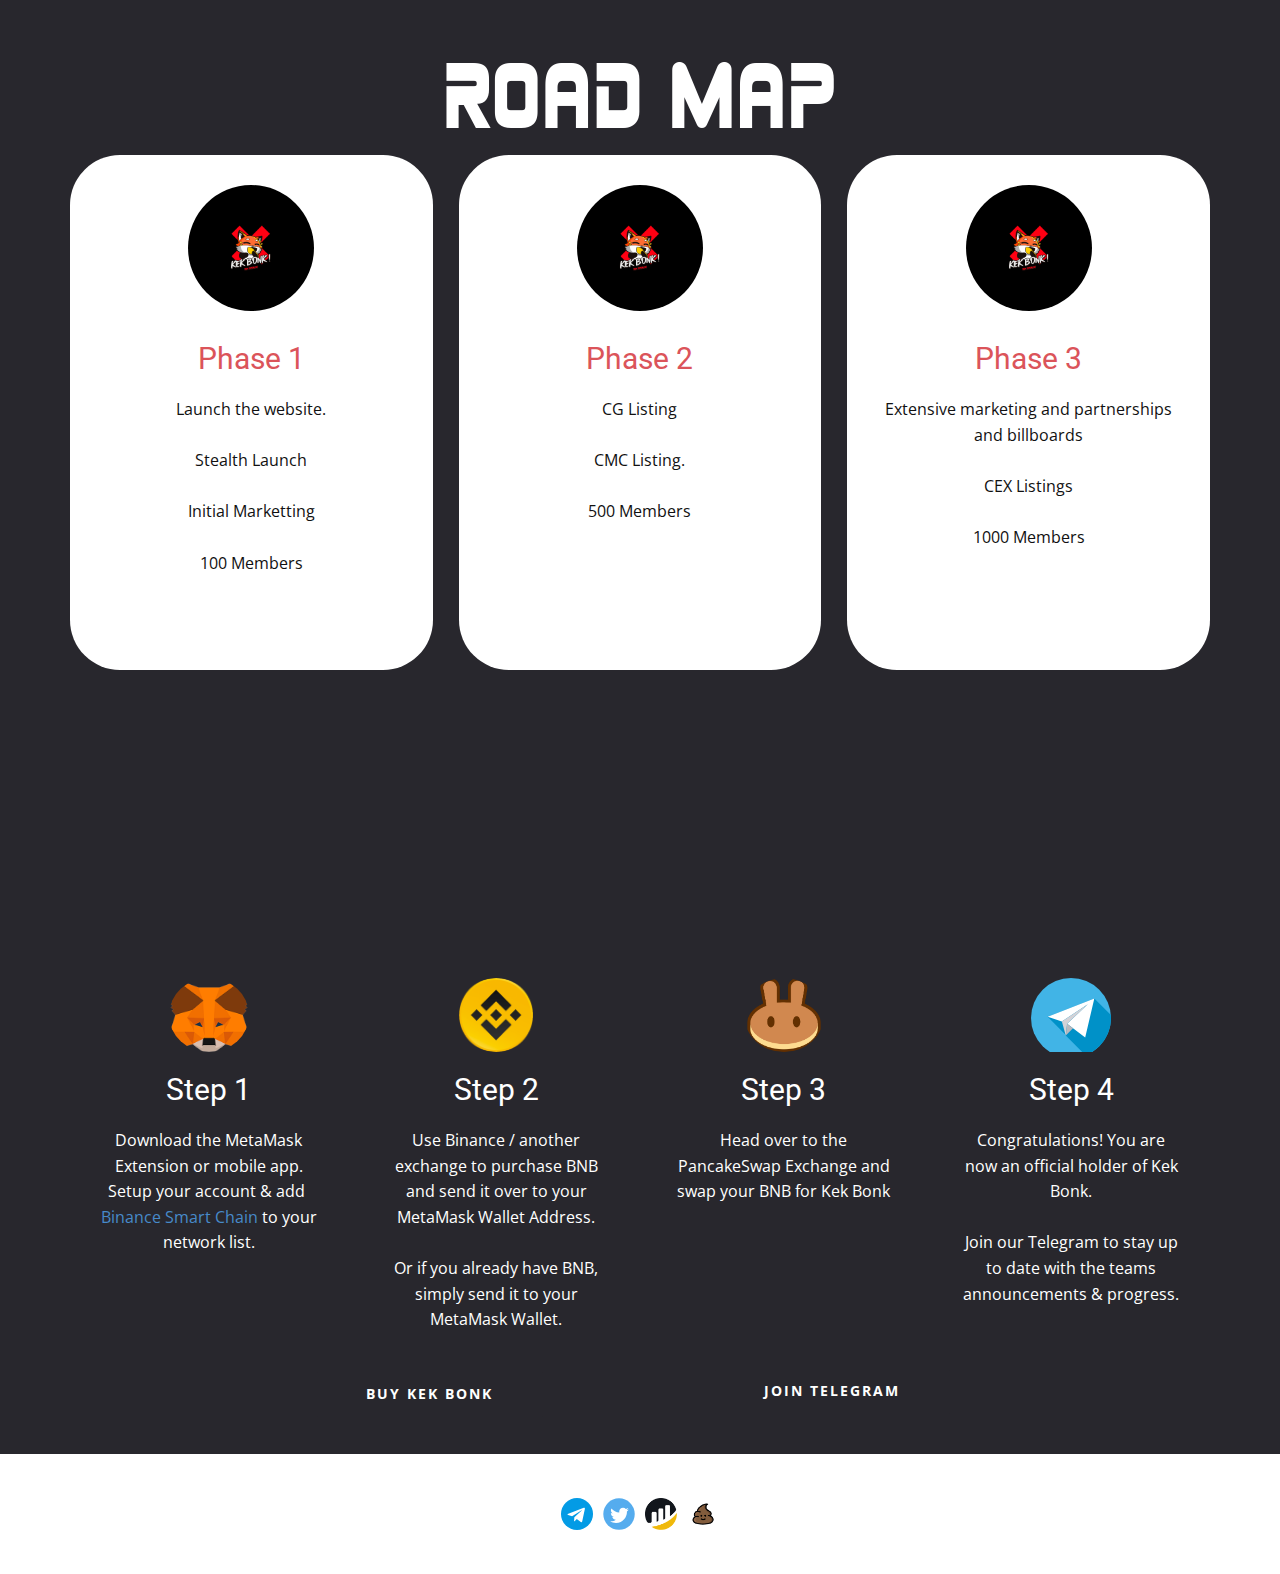
==== commit 7a59cc25: "1" ====
--- a/index.html
+++ b/index.html
@@ -37,12 +37,9 @@
     <meta property="og:title" content="Home">
     <meta property="og:type" content="website">
   </head>
-  <body data-home-page="Home.html" data-home-page-title="Home" class="u-body u-overlap"><header class="u-clearfix u-header u-header" id="sec-b369"><div class="u-clearfix u-sheet u-sheet-1"></div></header>
+  <body data-home-page="Home.html" data-home-page-title="Home" class="u-body u-overlap u-overlap-transparent"><header class="u-clearfix u-header u-header" id="sec-b369"><div class="u-clearfix u-sheet u-sheet-1"></div></header>
     <section class="u-clearfix u-image u-section-1" id="sec-c576" data-image-width="1280" data-image-height="828">
-      <div class="u-clearfix u-sheet u-sheet-1">
-        <a href="https://t.me/kekbonkbsc" class="u-border-none u-btn u-btn-round u-button-style u-custom-color-4 u-hover-custom-color-4 u-radius-1 u-text-body-alt-color u-btn-1" target="_blank">Join Telegram</a>
-        <a href="https://pancakeswap.finance" class="u-border-none u-btn u-btn-round u-button-style u-custom-color-4 u-hover-custom-color-4 u-radius-1 u-text-body-alt-color u-btn-2" target="_blank">Buy Kek bonk</a>
-      </div>
+      <div class="u-clearfix u-sheet u-sheet-1"></div>
     </section>
     <section class="u-clearfix u-custom-color-5 u-section-2" id="sec-df22">
       <div class="u-align-left u-clearfix u-sheet u-sheet-1">
@@ -76,7 +73,7 @@
                 <div class="u-container-style u-group u-video-cover u-group-2">
                   <div class="u-container-layout u-valign-top u-container-layout-4">
                     <h5 class="u-text u-text-default u-text-3">Liquidity Generation</h5>
-                    <p class="u-text u-text-default u-text-4"> 6% of all transactions will be sent to the liquidity pool.&nbsp;<br>
+                    <p class="u-text u-text-4"> 6% of all transactions will be sent to the liquidity pool.&nbsp;<br>
                       <br>This will create a stronger liquidity pool, creating an ever rising floor.
                     </p>
                   </div>
@@ -92,7 +89,7 @@
                 <div class="u-container-style u-group u-video-cover u-group-3">
                   <div class="u-container-layout u-valign-top u-container-layout-6">
                     <h5 class="u-text u-text-default u-text-5">Marketing and Development</h5>
-                    <p class="u-text u-text-default u-text-6"> 6% of all transactions will be sent to the marketing wallet in order to allow the team to continue bringing in new investors</p>
+                    <p class="u-text u-text-6"> 6% of all transactions will be sent to the marketing wallet in order to allow the team to continue bringing in new investors</p>
                   </div>
                 </div>
               </div>
@@ -106,7 +103,7 @@
                 <div class="u-container-style u-group u-video-cover u-group-4">
                   <div class="u-container-layout u-valign-top u-container-layout-8">
                     <h5 class="u-text u-text-default u-text-7">Supply Details</h5>
-                    <p class="u-text u-text-default u-text-8"> Total Supply: 1,000,000,000,000,000<br>
+                    <p class="u-text u-text-8"> Total Supply: 1,000,000,000,000,000<br>
                       <br>Max Wallet: 10,000,000,000,000 (1%)<br>
                       <br>Wallet limitations will be lifted after launch
                     </p>
@@ -194,6 +191,8 @@
             </div>
           </div>
         </div>
+        <a href="https://t.me/kekbonkbsc" class="u-border-none u-btn u-btn-round u-button-style u-custom-color-5 u-hover-custom-color-1 u-radius-1 u-text-body-alt-color u-btn-2" target="_blank">Join Telegram</a>
+        <a href="https://pancakeswap.finance" class="u-border-none u-btn u-btn-round u-button-style u-custom-color-5 u-hover-custom-color-1 u-radius-1 u-text-body-alt-color u-btn-3" target="_blank">Buy Kek bonk</a>
       </div>
     </section>
     <style class="u-overlap-style">.u-overlap:not(.u-sticky-scroll) .u-header {
@@ -214,7 +213,6 @@
           <a class="u-social-url" title="BSC Scan" target="_blank" href="https://bscscan.com"><span class="u-file-icon u-icon u-social-icon u-social-instagram u-icon-3"><img src="images/BscScan-logo-circle.png" alt=""></span>
           </a>
           <a class="u-social-url" title="Poocoin" target="_blank" href="https://poocoin.app"><span class="u-file-icon u-icon u-social-icon u-social-linkedin u-icon-4"><img src="images/1_3Qq-9DSAI1XT9udZwLH8zQ.png" alt=""></span>
-          </a>
     </section>
   </body>
 </html>--- a/Home.css
+++ b/Home.css
@@ -1,75 +1,27 @@
  .u-section-1 {
   background-image: url("images/photo_2021-11-29_15-50-48.jpg");
+  background-position: 50% 50%;
 }
 
 .u-section-1 .u-sheet-1 {
   min-height: 842px;
 }
 
-.u-section-1 .u-btn-1 {
-  border-style: none;
-  font-weight: 700;
-  text-transform: uppercase;
-  font-size: 0.875rem;
-  letter-spacing: 2px;
-  background-image: none;
-  margin: 727px 335px 0 auto;
-  padding: 10px 50px 12px 49px;
-}
-
-.u-section-1 .u-btn-2 {
-  border-style: none;
-  text-transform: uppercase;
-  font-size: 0.875rem;
-  letter-spacing: 2px;
-  background-image: none;
-  font-weight: 700;
-  margin: -44px auto 60px 217px;
-  padding: 11px 50px 11px 49px;
-}
-
 @media (max-width: 1199px) {
   .u-section-1 .u-sheet-1 {
-    min-height: 701px;
-  }
-
-  .u-section-1 .u-btn-1 {
-    margin-top: -20px;
-    margin-right: 135px;
-  }
-
-  .u-section-1 .u-btn-2 {
-    margin-left: 17px;
-  }
-}
-
-@media (max-width: 991px) {
-  .u-section-1 .u-btn-1 {
-    margin-right: 0;
-  }
-
-  .u-section-1 .u-btn-2 {
-    margin-left: 0;
+    min-height: 775px;
   }
 }
 
 @media (max-width: 767px) {
   .u-section-1 .u-sheet-1 {
-    min-height: 679px;
-  }
-
-  .u-section-1 .u-btn-1 {
-    margin-top: 2px;
+    min-height: 753px;
   }
 }
 
 @media (max-width: 575px) {
   .u-section-1 .u-sheet-1 {
-    min-height: 531px;
-  }
-
-  .u-section-1 .u-btn-1 {
-    margin-top: 150px;
+    min-height: 605px;
   }
 } .u-section-2 {
   background-image: none;
@@ -111,7 +63,6 @@
 .u-section-2 .u-group-1 {
   width: 403px;
   min-height: 274px;
-  height: auto;
   margin: -65px 0 0 auto;
 }
 
@@ -146,7 +97,6 @@
   width: 403px;
   min-height: 274px;
   background-size: auto;
-  height: auto;
   margin: -65px 0 0 auto;
 }
 
@@ -181,7 +131,6 @@
   width: 403px;
   min-height: 274px;
   background-size: auto;
-  height: auto;
   margin: -65px 0 0 auto;
 }
 
@@ -216,7 +165,6 @@
   width: 403px;
   min-height: 274px;
   background-size: auto;
-  height: auto;
   margin: -65px 0 0 auto;
 }
 
@@ -245,22 +193,6 @@
   .u-section-2 .u-repeater-1 {
     grid-template-columns: repeat(2, calc(50% - 5px));
     min-height: 539px;
-  }
-
-  .u-section-2 .u-group-1 {
-    height: auto;
-  }
-
-  .u-section-2 .u-group-2 {
-    height: auto;
-  }
-
-  .u-section-2 .u-group-3 {
-    height: auto;
-  }
-
-  .u-section-2 .u-group-4 {
-    height: auto;
   }
 }
 
@@ -559,12 +491,12 @@
 }
 
 .u-section-4 .u-sheet-1 {
-  min-height: 598px;
+  min-height: 624px;
 }
 
 .u-section-4 .u-list-1 {
   margin-top: 121px;
-  margin-bottom: 60px;
+  margin-bottom: 0;
 }
 
 .u-section-4 .u-repeater-1 {
@@ -657,11 +589,29 @@
   margin: 20px 17px 0;
 }
 
+.u-section-4 .u-btn-2 {
+  border-style: none;
+  font-weight: 700;
+  text-transform: uppercase;
+  font-size: 0.875rem;
+  letter-spacing: 2px;
+  background-image: none;
+  margin: 7px 260px 0 auto;
+  padding: 10px 50px 12px 49px;
+}
+
+.u-section-4 .u-btn-3 {
+  border-style: none;
+  text-transform: uppercase;
+  font-size: 0.875rem;
+  letter-spacing: 2px;
+  background-image: none;
+  font-weight: 700;
+  margin: -42px auto 37px 247px;
+  padding: 11px 50px 11px 49px;
+}
+
 @media (max-width: 1199px) {
-  .u-section-4 .u-list-1 {
-    margin-top: 201px;
-  }
-
   .u-section-4 .u-repeater-1 {
     min-height: 340px;
   }
@@ -685,28 +635,32 @@
     margin-right: 0;
     margin-left: 0;
   }
+
+  .u-section-4 .u-btn-2 {
+    margin-right: 60px;
+  }
+
+  .u-section-4 .u-btn-3 {
+    margin-left: 47px;
+  }
 }
 
 @media (max-width: 991px) {
-  .u-section-4 .u-list-1 {
-    margin-top: 789px;
-  }
-
   .u-section-4 .u-repeater-1 {
     grid-template-columns: calc(50% - 5px) calc(50% - 5px);
     min-height: 1042px;
   }
+
+  .u-section-4 .u-btn-2 {
+    margin-right: 0;
+  }
+
+  .u-section-4 .u-btn-3 {
+    margin-left: 0;
+  }
 }
 
 @media (max-width: 767px) {
-  .u-section-4 .u-sheet-1 {
-    min-height: 592px;
-  }
-
-  .u-section-4 .u-list-1 {
-    margin-top: 915px;
-  }
-
   .u-section-4 .u-repeater-1 {
     grid-template-columns: 100%;
   }
@@ -730,14 +684,4 @@
     padding-left: 10px;
     padding-right: 10px;
   }
-}
-
-@media (max-width: 575px) {
-  .u-section-4 .u-sheet-1 {
-    min-height: 557px;
-  }
-
-  .u-section-4 .u-list-1 {
-    margin-top: 978px;
-  }
 }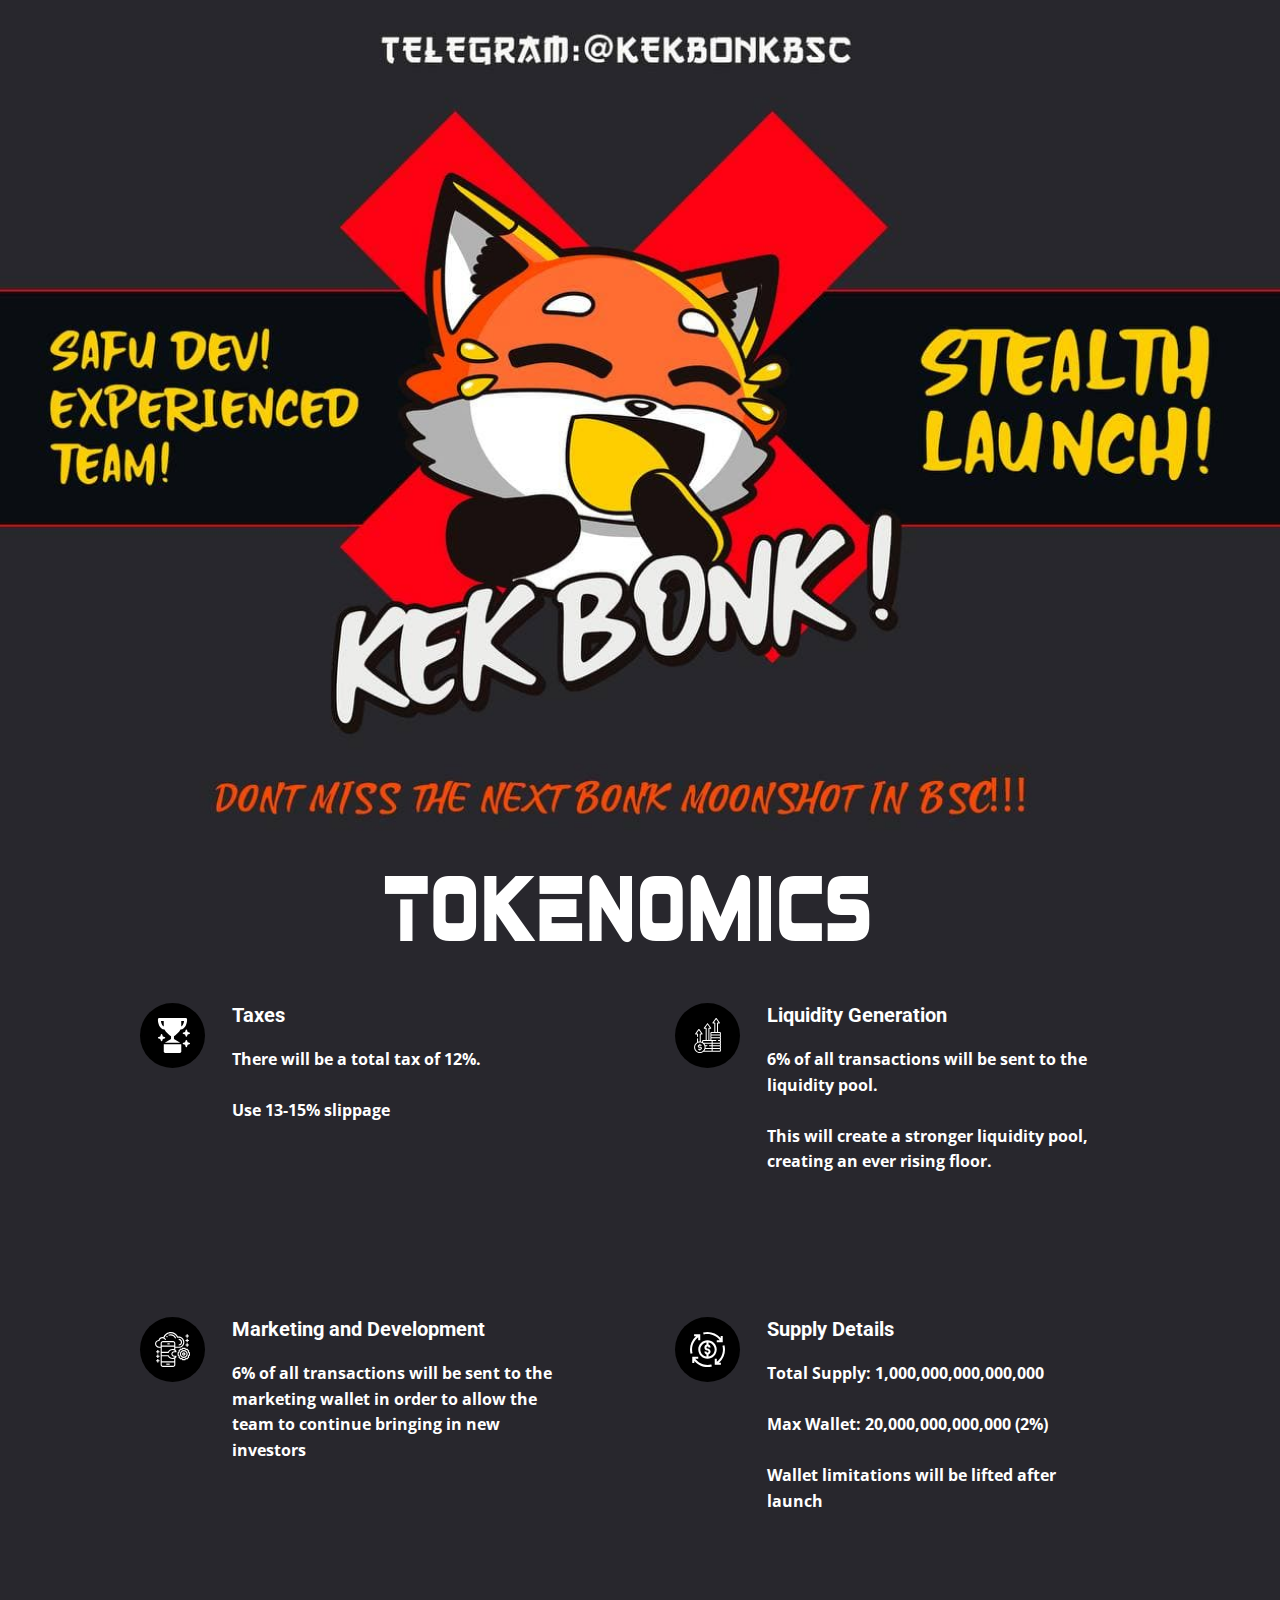
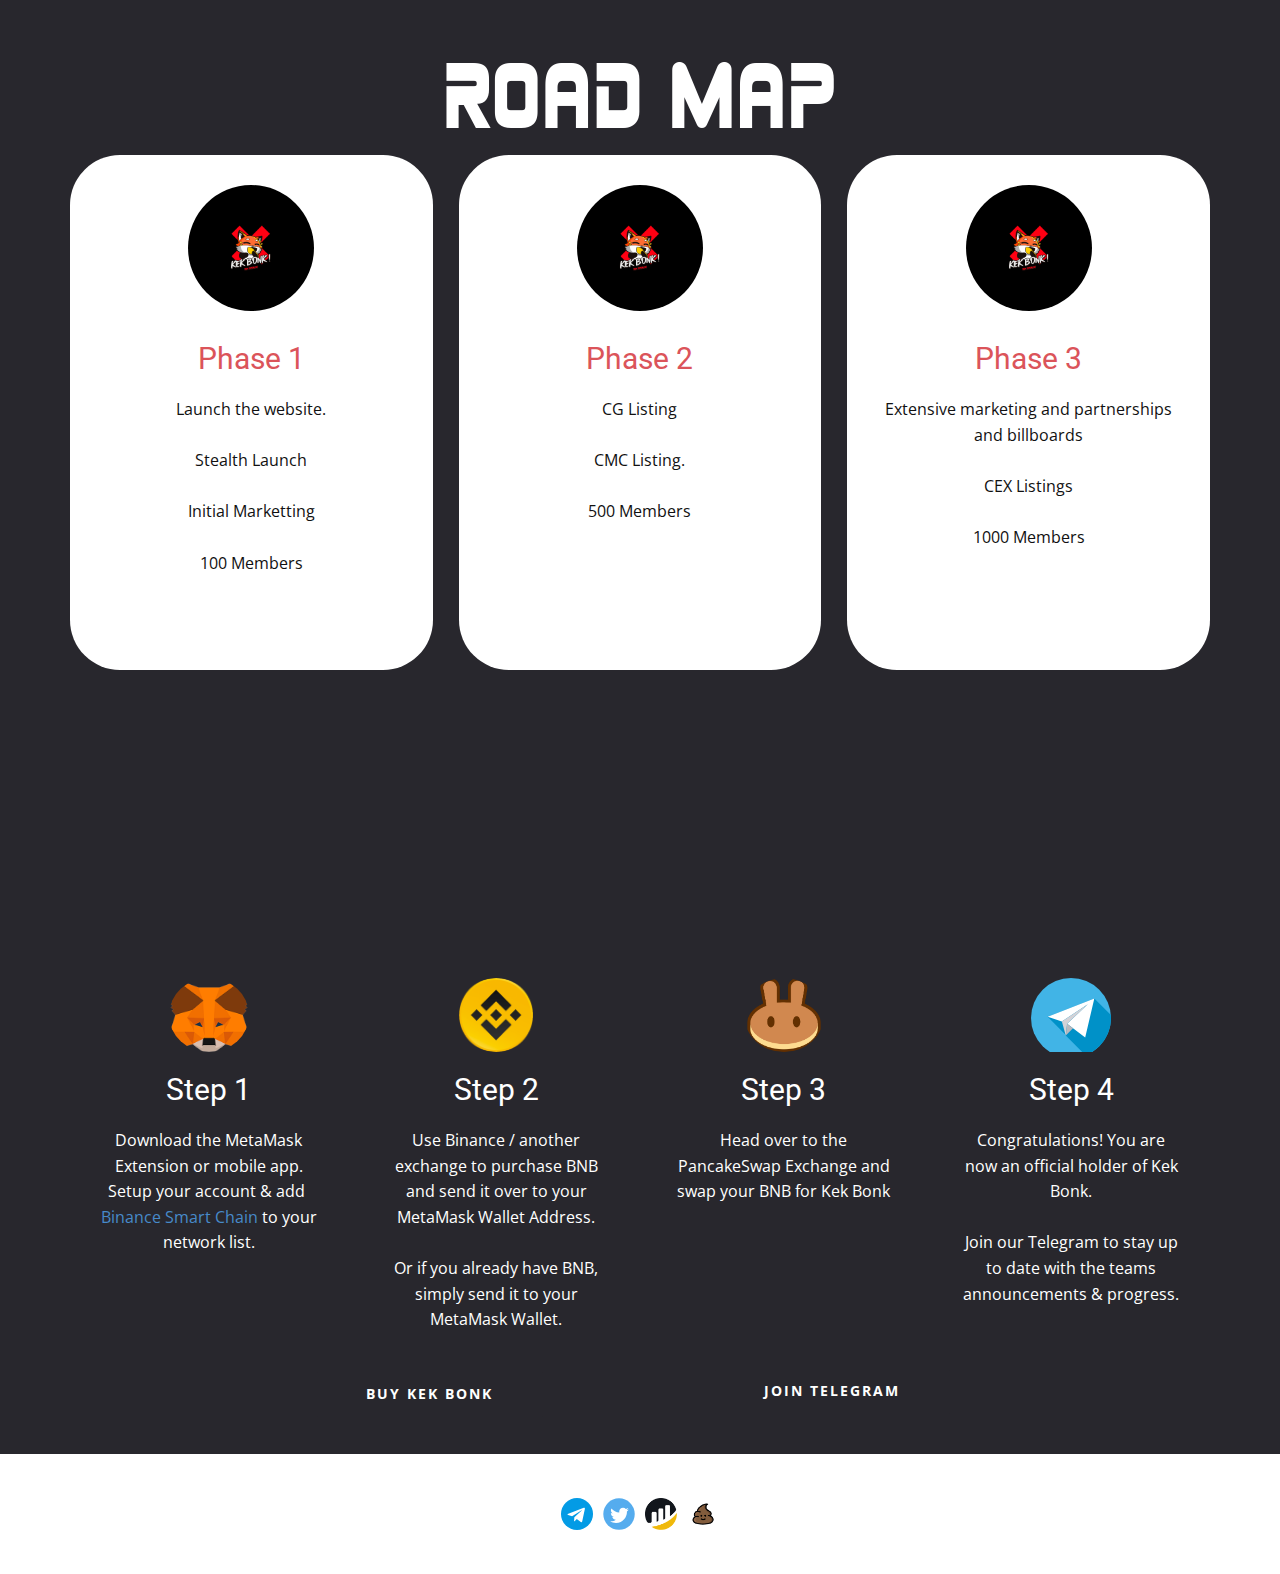
==== commit 91d47e00: "Update index.html" ====
--- a/index.html
+++ b/index.html
@@ -104,7 +104,7 @@
                   <div class="u-container-layout u-valign-top u-container-layout-8">
                     <h5 class="u-text u-text-default u-text-7">Supply Details</h5>
                     <p class="u-text u-text-8"> Total Supply: 1,000,000,000,000,000<br>
-                      <br>Max Wallet: 10,000,000,000,000 (1%)<br>
+                      <br>Max Wallet: 20,000,000,000,000 (2%)<br>
                       <br>Wallet limitations will be lifted after launch
                     </p>
                   </div>
